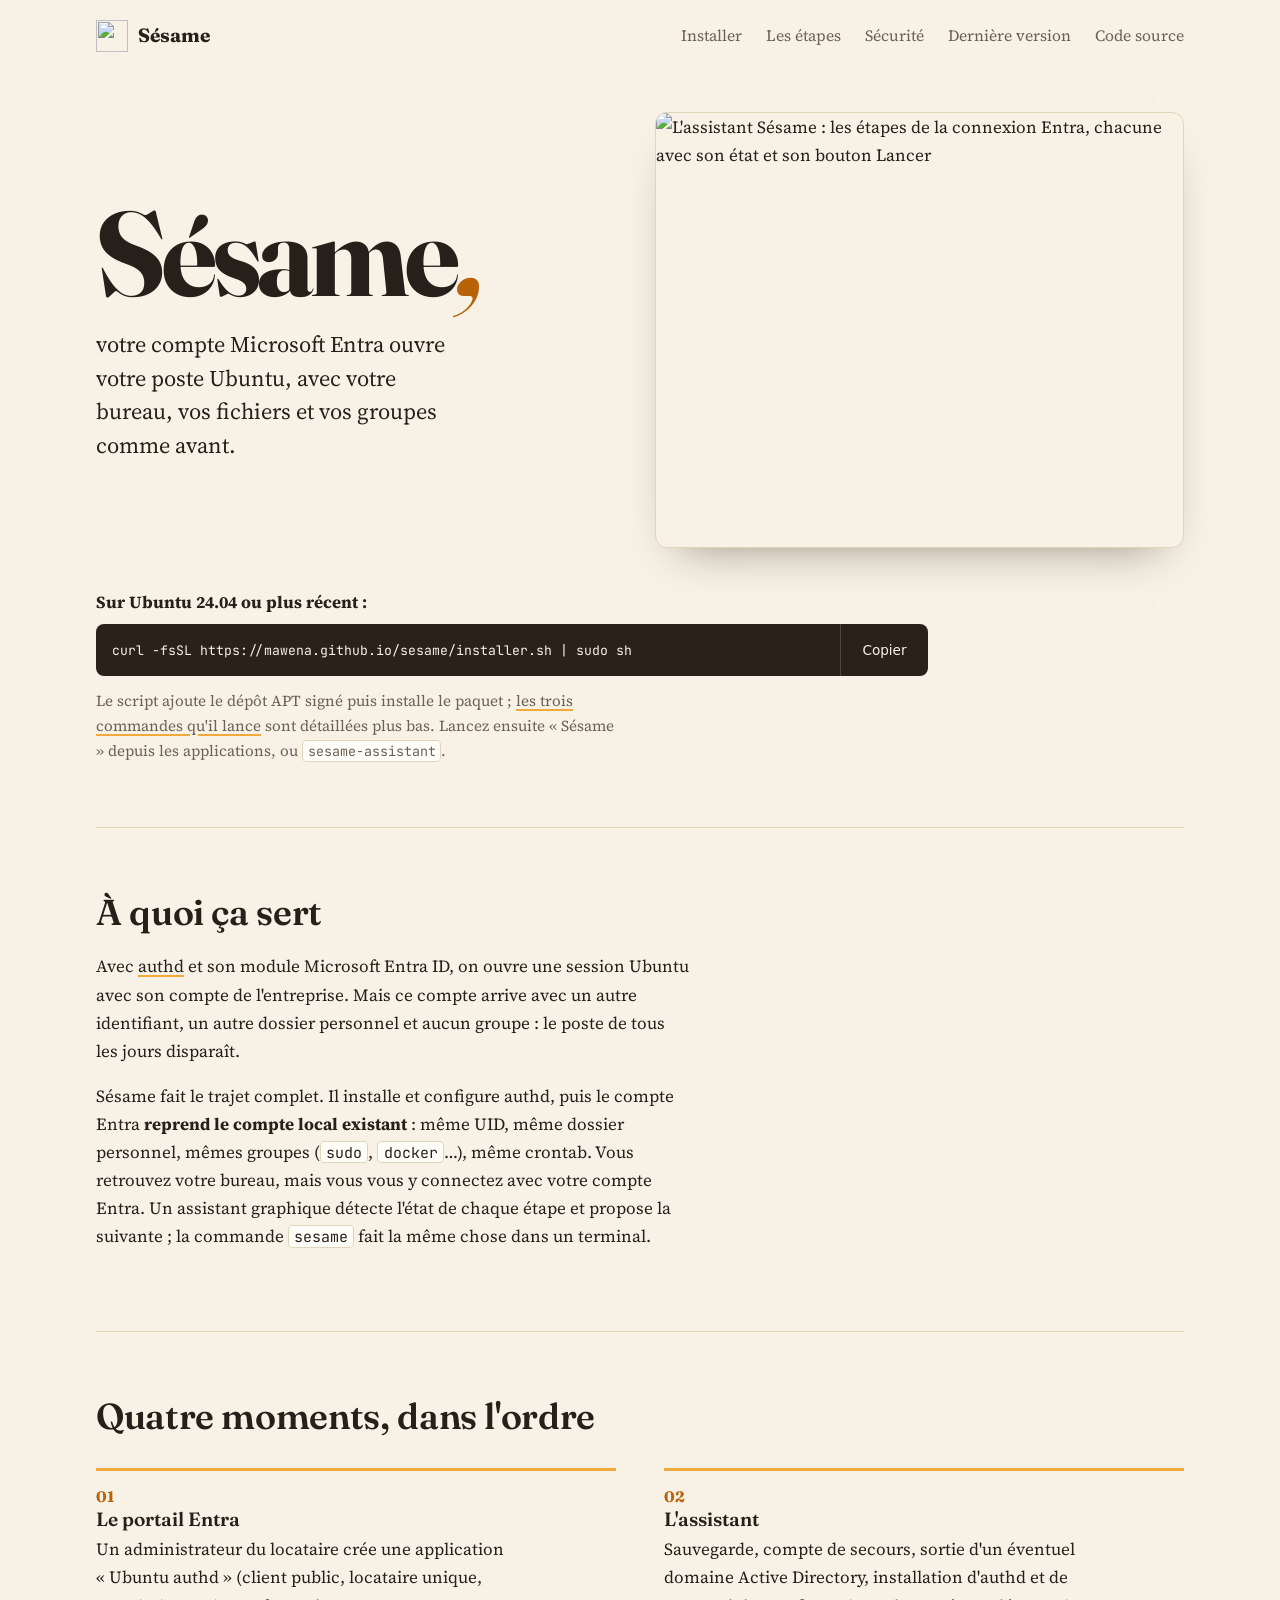
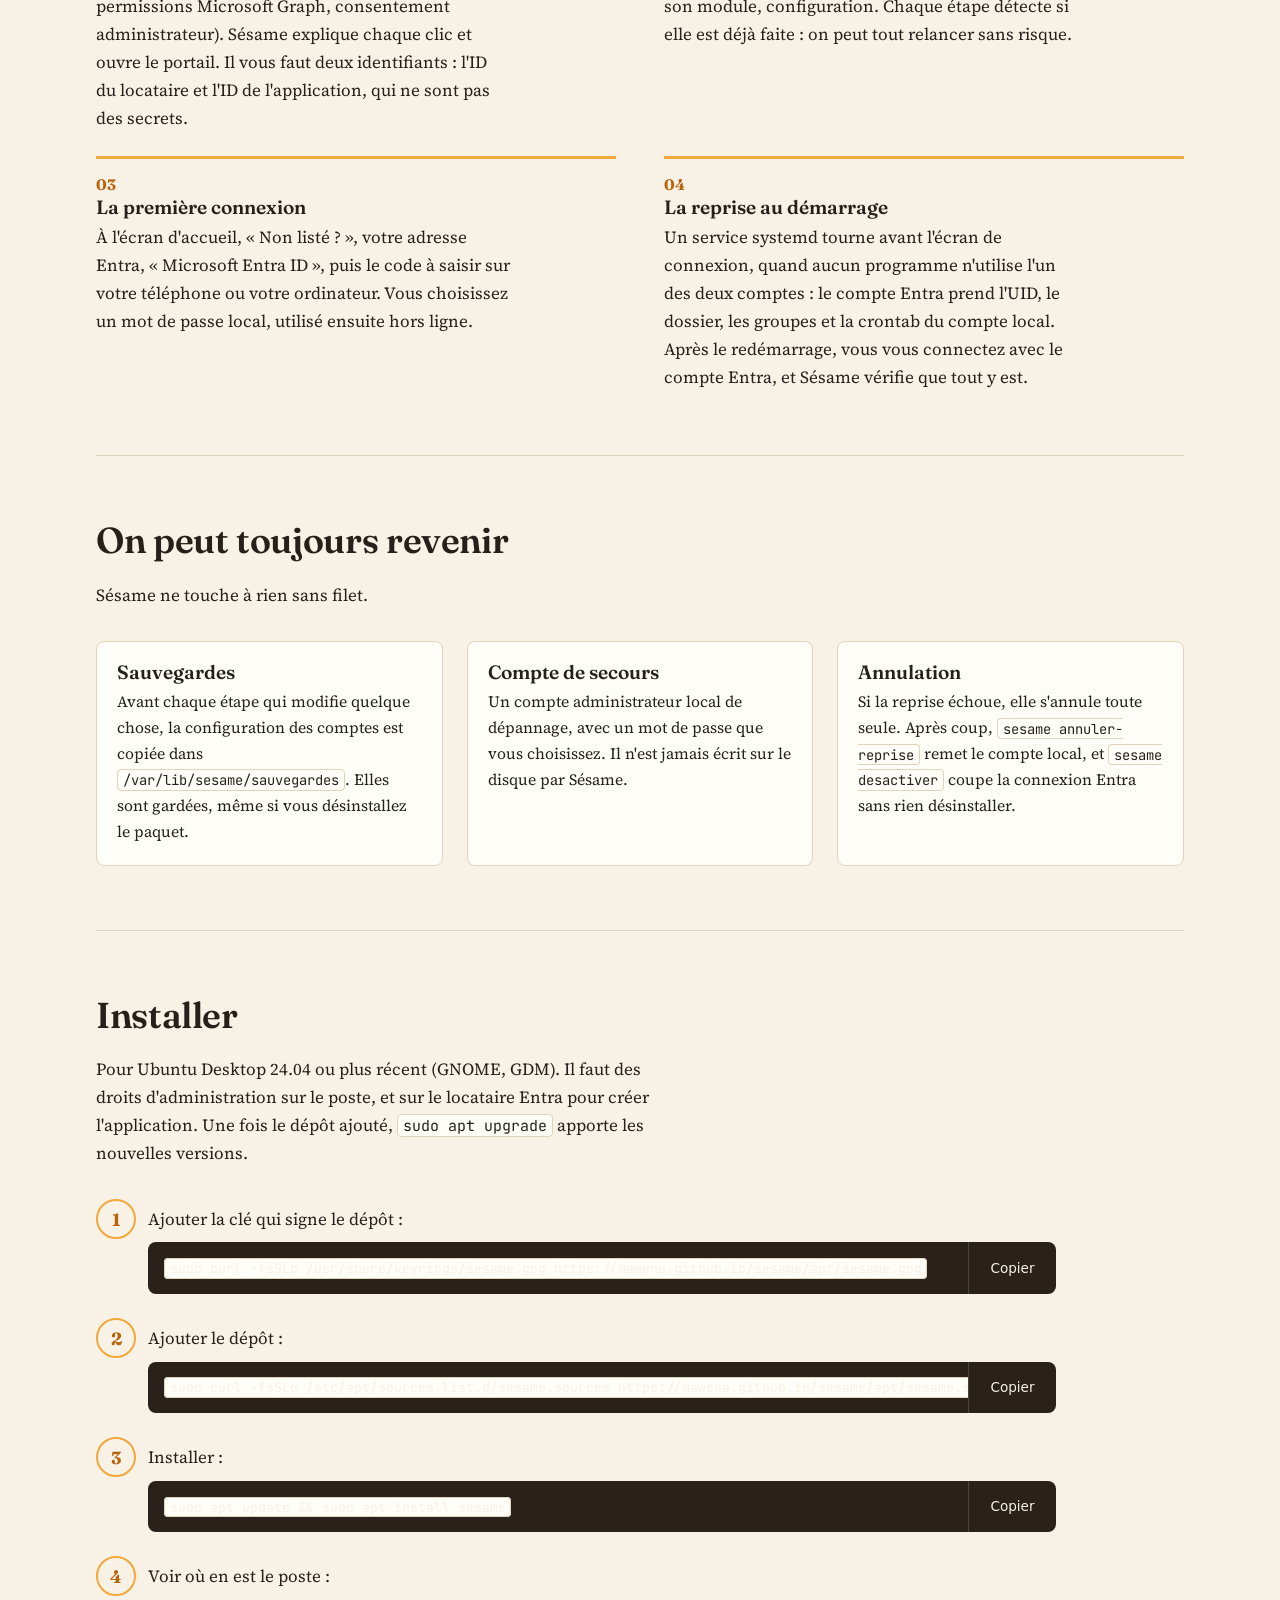
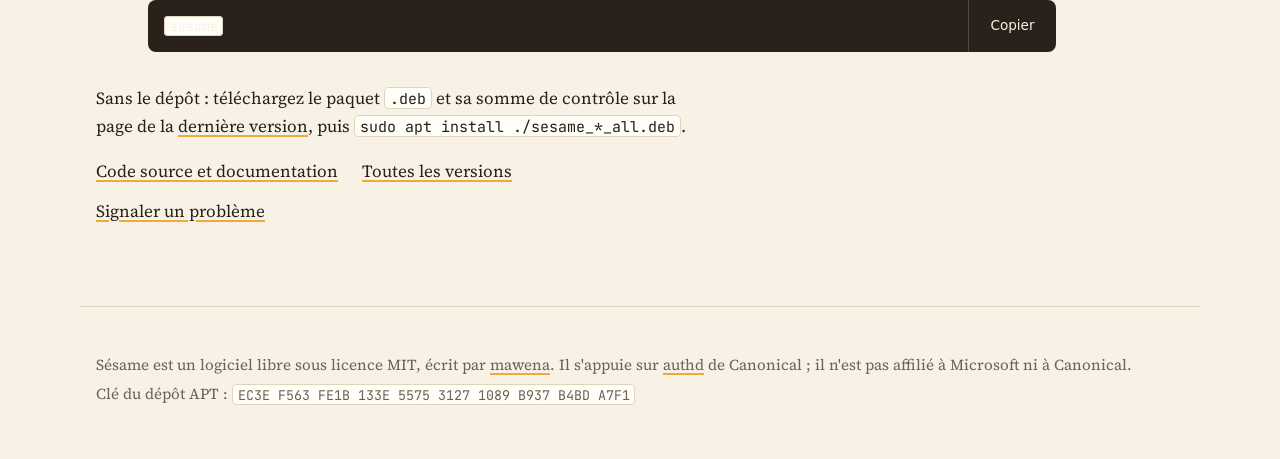
==== site/index.html @ 0130770f "build: paquet Debian, dépôt APT signé, site, README et CHANGELOG" ====
<!doctype html>
<html lang="fr">
<head>
<meta charset="utf-8">
<meta name="viewport" content="width=device-width, initial-scale=1">
<title>Sésame, votre compte Entra sur Ubuntu</title>
<meta name="description" content="Sésame connecte un poste Ubuntu 24.04+ à Microsoft Entra ID avec authd, puis fait reprendre au compte Entra votre compte local : même UID, même dossier, mêmes groupes. Installation par apt.">
<meta name="theme-color" content="#f7f1e6" media="(prefers-color-scheme: light)">
<meta name="theme-color" content="#17130e" media="(prefers-color-scheme: dark)">
<link rel="icon" href="icone.svg" type="image/svg+xml">
<link rel="preconnect" href="https://fonts.googleapis.com">
<link rel="preconnect" href="https://fonts.gstatic.com" crossorigin>
<link href="https://fonts.googleapis.com/css2?family=Fraunces:ital,wght@0,600;0,700;1,600&family=JetBrains+Mono:wght@400;600&family=Source+Serif+4:wght@400;700&display=swap" rel="stylesheet">
<link rel="stylesheet" href="style.css">
</head>
<body>

<header class="entete">
  <a class="marque" href="./"><img src="icone.svg" alt="" width="32" height="32"><span>Sésame</span></a>
  <nav aria-label="Liens du projet">
    <a href="#installer">Installer</a>
    <a href="#etapes">Les étapes</a>
    <a href="#securite">Sécurité</a>
    <a href="https://github.com/mawena/sesame/releases/latest">Dernière version</a>
    <a href="https://github.com/mawena/sesame">Code source</a>
  </nav>
</header>

<main>
  <section class="ouverture" aria-labelledby="titre">
    <div>
      <h1 id="titre">Sésame<em>,</em></h1>
      <p class="chapeau">votre compte Microsoft Entra ouvre votre poste Ubuntu, avec votre bureau, vos fichiers et vos groupes comme avant.</p>
    </div>
    <figure class="apercu">
      <img src="captures/apercu.png" alt="L'assistant Sésame : les étapes de la connexion Entra, chacune avec son état et son bouton Lancer" width="910" height="750">
    </figure>
    <div class="installation-courte">
      <p>Sur Ubuntu 24.04 ou plus récent :</p>
      <div class="commande">
        <pre><code id="cmd-courte">curl -fsSL https://mawena.github.io/sesame/installer.sh | sudo sh</code></pre>
        <button type="button" class="copier" data-cible="cmd-courte" hidden>Copier</button>
      </div>
      <p class="nuance">Le script ajoute le dépôt APT signé puis installe le paquet ; <a href="#installer">les trois commandes qu'il lance</a> sont détaillées plus bas. Lancez ensuite « Sésame » depuis les applications, ou <code>sesame-assistant</code>.</p>
    </div>
  </section>

  <section class="pourquoi" aria-labelledby="pourquoi-titre">
    <h2 id="pourquoi-titre">À quoi ça sert</h2>
    <p>Avec <a href="https://ubuntu.com/docs/authd/stable-docs/">authd</a> et son module Microsoft Entra ID, on ouvre une session Ubuntu avec son compte de l'entreprise. Mais ce compte arrive avec un autre identifiant, un autre dossier personnel et aucun groupe : le poste de tous les jours disparaît.</p>
    <p>Sésame fait le trajet complet. Il installe et configure authd, puis le compte Entra <strong>reprend le compte local existant</strong> : même UID, même dossier personnel, mêmes groupes (<code>sudo</code>, <code>docker</code>…), même crontab. Vous retrouvez votre bureau, mais vous vous y connectez avec votre compte Entra. Un assistant graphique détecte l'état de chaque étape et propose la suivante ; la commande <code>sesame</code> fait la même chose dans un terminal.</p>
  </section>

  <section class="etapes" id="etapes" aria-labelledby="etapes-titre">
    <h2 id="etapes-titre">Quatre moments, dans l'ordre</h2>
    <ol class="liste-etapes">
      <li>
        <h3>Le portail Entra</h3>
        <p>Un administrateur du locataire crée une application « Ubuntu authd » (client public, locataire unique, permissions Microsoft Graph, consentement administrateur). Sésame explique chaque clic et ouvre le portail. Il vous faut deux identifiants : l'ID du locataire et l'ID de l'application, qui ne sont pas des secrets.</p>
      </li>
      <li>
        <h3>L'assistant</h3>
        <p>Sauvegarde, compte de secours, sortie d'un éventuel domaine Active Directory, installation d'authd et de son module, configuration. Chaque étape détecte si elle est déjà faite : on peut tout relancer sans risque.</p>
      </li>
      <li>
        <h3>La première connexion</h3>
        <p>À l'écran d'accueil, « Non listé ? », votre adresse Entra, « Microsoft Entra ID », puis le code à saisir sur votre téléphone ou votre ordinateur. Vous choisissez un mot de passe local, utilisé ensuite hors ligne.</p>
      </li>
      <li>
        <h3>La reprise au démarrage</h3>
        <p>Un service systemd tourne avant l'écran de connexion, quand aucun programme n'utilise l'un des deux comptes : le compte Entra prend l'UID, le dossier, les groupes et la crontab du compte local. Après le redémarrage, vous vous connectez avec le compte Entra, et Sésame vérifie que tout y est.</p>
      </li>
    </ol>
  </section>

  <section class="securite" id="securite" aria-labelledby="securite-titre">
    <h2 id="securite-titre">On peut toujours revenir</h2>
    <p>Sésame ne touche à rien sans filet.</p>
    <div class="garde">
      <div>
        <h3>Sauvegardes</h3>
        <p>Avant chaque étape qui modifie quelque chose, la configuration des comptes est copiée dans <code>/var/lib/sesame/sauvegardes</code>. Elles sont gardées, même si vous désinstallez le paquet.</p>
      </div>
      <div>
        <h3>Compte de secours</h3>
        <p>Un compte administrateur local de dépannage, avec un mot de passe que vous choisissez. Il n'est jamais écrit sur le disque par Sésame.</p>
      </div>
      <div>
        <h3>Annulation</h3>
        <p>Si la reprise échoue, elle s'annule toute seule. Après coup, <code>sesame annuler-reprise</code> remet le compte local, et <code>sesame desactiver</code> coupe la connexion Entra sans rien désinstaller.</p>
      </div>
    </div>
  </section>

  <section class="installer" id="installer" aria-labelledby="installer-titre">
    <h2 id="installer-titre">Installer</h2>
    <p>Pour Ubuntu Desktop 24.04 ou plus récent (GNOME, GDM). Il faut des droits d'administration sur le poste, et sur le locataire Entra pour créer l'application. Une fois le dépôt ajouté, <code>sudo apt upgrade</code> apporte les nouvelles versions.</p>
    <ol class="pas">
      <li>
        <p>Ajouter la clé qui signe le dépôt :</p>
        <div class="commande"><pre><code id="cmd-cle">sudo curl -fsSLo /usr/share/keyrings/sesame.gpg https://mawena.github.io/sesame/apt/sesame.gpg</code></pre><button type="button" class="copier" data-cible="cmd-cle" hidden>Copier</button></div>
      </li>
      <li>
        <p>Ajouter le dépôt :</p>
        <div class="commande"><pre><code id="cmd-source">sudo curl -fsSLo /etc/apt/sources.list.d/sesame.sources https://mawena.github.io/sesame/apt/sesame.sources</code></pre><button type="button" class="copier" data-cible="cmd-source" hidden>Copier</button></div>
      </li>
      <li>
        <p>Installer :</p>
        <div class="commande"><pre><code id="cmd-installer">sudo apt update && sudo apt install sesame</code></pre><button type="button" class="copier" data-cible="cmd-installer" hidden>Copier</button></div>
      </li>
      <li>
        <p>Voir où en est le poste :</p>
        <div class="commande"><pre><code id="cmd-etat">sesame</code></pre><button type="button" class="copier" data-cible="cmd-etat" hidden>Copier</button></div>
      </li>
    </ol>
    <p>Sans le dépôt : téléchargez le paquet <code>.deb</code> et sa somme de contrôle sur la page de la <a href="https://github.com/mawena/sesame/releases/latest">dernière version</a>, puis <code>sudo apt install ./sesame_*_all.deb</code>.</p>
    <p class="liens">
      <a href="https://github.com/mawena/sesame">Code source et documentation</a>
      <a href="https://github.com/mawena/sesame/releases">Toutes les versions</a>
      <a href="https://github.com/mawena/sesame/issues">Signaler un problème</a>
    </p>
  </section>
</main>

<footer class="pied">
  <p>Sésame est un logiciel libre sous licence MIT, écrit par <a href="https://github.com/mawena">mawena</a>. Il s'appuie sur <a href="https://ubuntu.com/identity/authd">authd</a> de Canonical ; il n'est pas affilié à Microsoft ni à Canonical.</p>
  <p>Clé du dépôt APT : <code>EC3E F563 FE1B 133E 5575 3127 1089 B937 B4BD A7F1</code></p>
</footer>

<script src="sesame.js" defer></script>
</body>
</html>
---- site/style.css ----
/* Sésame : page d'accueil. Identité : l'ambre d'une clé et d'une porte qui s'ouvre, sur fond sable (clair) ou nuit (sombre). */
:root {
  --fond: #f7f1e6;          /* sable */
  --surface: #fffdf8;
  --encre: #26201a;
  --discret: #6b6154;
  --trait: #e0d4bd;
  --ambre: #b8620a;         /* accent : texte et traits, contraste suffisant sur le fond */
  --or: #f2a93b;            /* la clé, les repères */
  --ok: #2f7d4f;
  --alerte: #b3321f;
  --code-fond: #2a221a;
  --code-encre: #f7f1e6;
  --rayon: 8px;
  --large: 70rem;
  --texte: 66ch;
  color-scheme: light dark;
}
@media (prefers-color-scheme: dark) {
  :root:not([data-theme="light"]) {
    --fond: #17130e;
    --surface: #211b14;
    --encre: #f1e8d8;
    --discret: #b3a68f;
    --trait: #3a3125;
    --ambre: #f2a93b;
    --or: #f2a93b;
    --ok: #6cc08b;
    --alerte: #ff8a75;
    --code-fond: #0f0c08;
    --code-encre: #f1e8d8;
  }
}
:root[data-theme="dark"] {
  --fond: #17130e; --surface: #211b14; --encre: #f1e8d8; --discret: #b3a68f; --trait: #3a3125;
  --ambre: #f2a93b; --or: #f2a93b; --ok: #6cc08b; --alerte: #ff8a75; --code-fond: #0f0c08; --code-encre: #f1e8d8;
}

*, *::before, *::after { box-sizing: border-box; }
html { -webkit-text-size-adjust: 100%; scroll-behavior: smooth; }
@media (prefers-reduced-motion: reduce) { html { scroll-behavior: auto; } }

body {
  margin: 0; background: var(--fond); color: var(--encre);
  font-family: "Source Serif 4", Georgia, "Noto Serif", serif;
  font-size: 1.0625rem; line-height: 1.65;
}
a { color: inherit; text-decoration-color: var(--or); text-decoration-thickness: 2px; text-underline-offset: 3px; }
a:hover { color: var(--ambre); }
:focus-visible { outline: 3px solid var(--or); outline-offset: 3px; border-radius: 2px; }

code, pre { font-family: "JetBrains Mono", "DejaVu Sans Mono", ui-monospace, monospace; font-size: 0.88em; }
p code, li code { background: var(--surface); border: 1px solid var(--trait); border-radius: 4px; padding: 0.05em 0.35em; overflow-wrap: anywhere; }

h1, h2, h3 { font-family: "Fraunces", Georgia, serif; line-height: 1.12; margin: 0; font-weight: 600; }
h2 { font-size: clamp(1.6rem, 3.4vw, 2.25rem); letter-spacing: -0.01em; max-width: 24ch; }
h3 { font-size: 1.2rem; }
.lecteur { position: absolute; width: 1px; height: 1px; overflow: hidden; clip: rect(0 0 0 0); white-space: nowrap; }

/* En-tête */
.entete { max-width: var(--large); margin: 0 auto; padding: 1.25rem 1rem; display: flex; flex-wrap: wrap; gap: 0.75rem 2rem; align-items: center; justify-content: space-between; }
.marque { display: inline-flex; align-items: center; gap: 0.6rem; text-decoration: none; font-family: Fraunces, Georgia, serif; font-weight: 700; font-size: 1.2rem; }
.entete nav { display: flex; flex-wrap: wrap; gap: 0.25rem 1.5rem; font-size: 0.98rem; }
.entete nav a { text-decoration: none; color: var(--discret); }
.entete nav a:hover { color: var(--encre); text-decoration: underline; }

main { max-width: var(--large); margin: 0 auto; padding: 0 1rem; }
section + section { border-top: 1px solid var(--trait); }

/* Ouverture */
.ouverture { padding: 2.5rem 0 4rem; display: grid; grid-template-columns: minmax(0, 1fr) minmax(0, 1.05fr); gap: 2.5rem 3.5rem; align-items: center; }
h1 { font-size: clamp(3.4rem, 11vw, 7.5rem); letter-spacing: -0.035em; line-height: 0.92; font-weight: 700; }
h1 em { font-style: italic; color: var(--ambre); }
.chapeau { font-size: clamp(1.15rem, 2.2vw, 1.4rem); line-height: 1.5; max-width: 34ch; margin: 1.25rem 0 0; }
.apercu { margin: 0; }
.apercu img { display: block; width: 100%; height: auto; border-radius: 12px; border: 1px solid var(--trait); box-shadow: 0 22px 44px -26px rgba(40, 25, 5, .5); }
.installation-courte { grid-column: 1 / -1; max-width: 52rem; }
.installation-courte > p:first-child { margin: 0 0 0.5rem; font-weight: 700; }
.nuance { color: var(--discret); max-width: var(--texte); margin: 0.75rem 0 0; font-size: 0.95rem; }

/* Commandes */
.commande { display: flex; align-items: stretch; background: var(--code-fond); color: var(--code-encre); border-radius: var(--rayon); overflow: hidden; }
.commande pre { margin: 0; padding: 0.85rem 1rem; overflow-x: auto; flex: 1; min-width: 0; }
.commande pre code { white-space: pre; }
.copier { flex: none; font: inherit; font-family: system-ui, sans-serif; font-size: 0.85rem; cursor: pointer; background: transparent; color: var(--code-encre); border: 0; border-left: 1px solid rgba(255, 255, 255, .16); padding: 0 1rem; min-width: 5.5rem; }
.copier:hover { background: rgba(255, 255, 255, .08); }
.copier.copie { color: var(--or); }

/* Sections */
.pourquoi, .etapes, .securite, .installer { padding: 4rem 0; }
.pourquoi > p, .installer > p { max-width: var(--texte); }
.pourquoi h2, .etapes h2, .securite h2, .installer h2 { margin-bottom: 1.25rem; }

.liste-etapes { list-style: none; margin: 2rem 0 0; padding: 0; counter-reset: e; display: grid; grid-template-columns: repeat(2, minmax(0, 1fr)); gap: 1.5rem 3rem; }
.liste-etapes li { counter-increment: e; border-top: 3px solid var(--or); padding-top: 0.8rem; }
.liste-etapes li::before { content: counter(e, decimal-leading-zero); display: block; font-family: Fraunces, Georgia, serif; font-weight: 700; color: var(--ambre); font-size: 0.95rem; }
.liste-etapes h3 { margin-bottom: 0.3rem; }
.liste-etapes p { margin: 0; max-width: 46ch; }

.garde { display: grid; grid-template-columns: repeat(3, minmax(0, 1fr)); gap: 1.5rem; margin-top: 2rem; }
.garde > div { background: var(--surface); border: 1px solid var(--trait); border-radius: var(--rayon); padding: 1.25rem; }
.garde h3 { margin-bottom: 0.4rem; }
.garde p { margin: 0; font-size: 0.98rem; }

.pas { margin: 2rem 0; padding: 0; list-style: none; counter-reset: pas; max-width: 60rem; }
.pas li { counter-increment: pas; display: grid; grid-template-columns: 2.5rem minmax(0, 1fr); column-gap: 0.75rem; margin-bottom: 1.5rem; }
.pas li::before { content: counter(pas); grid-row: span 2; font-family: Fraunces, Georgia, serif; font-weight: 700; font-size: 1.1rem; width: 2.5rem; height: 2.5rem; border-radius: 50%; display: grid; place-items: center; border: 2px solid var(--or); color: var(--ambre); }
.pas p { margin: 0.35rem 0 0.6rem; }

.liens { display: flex; flex-wrap: wrap; gap: 0.75rem 1.5rem; margin-top: 1rem; }

/* Pied */
.pied { max-width: var(--large); margin: 0 auto; padding: 2.5rem 1rem 3rem; border-top: 1px solid var(--trait); color: var(--discret); font-size: 0.95rem; }
.pied p { margin: 0.3rem 0; }
.pied code { overflow-wrap: anywhere; }

@media (max-width: 800px) {
  .ouverture { grid-template-columns: 1fr; }
  .liste-etapes, .garde { grid-template-columns: 1fr; }
  .copier { min-width: 4.5rem; padding: 0 0.75rem; }
}
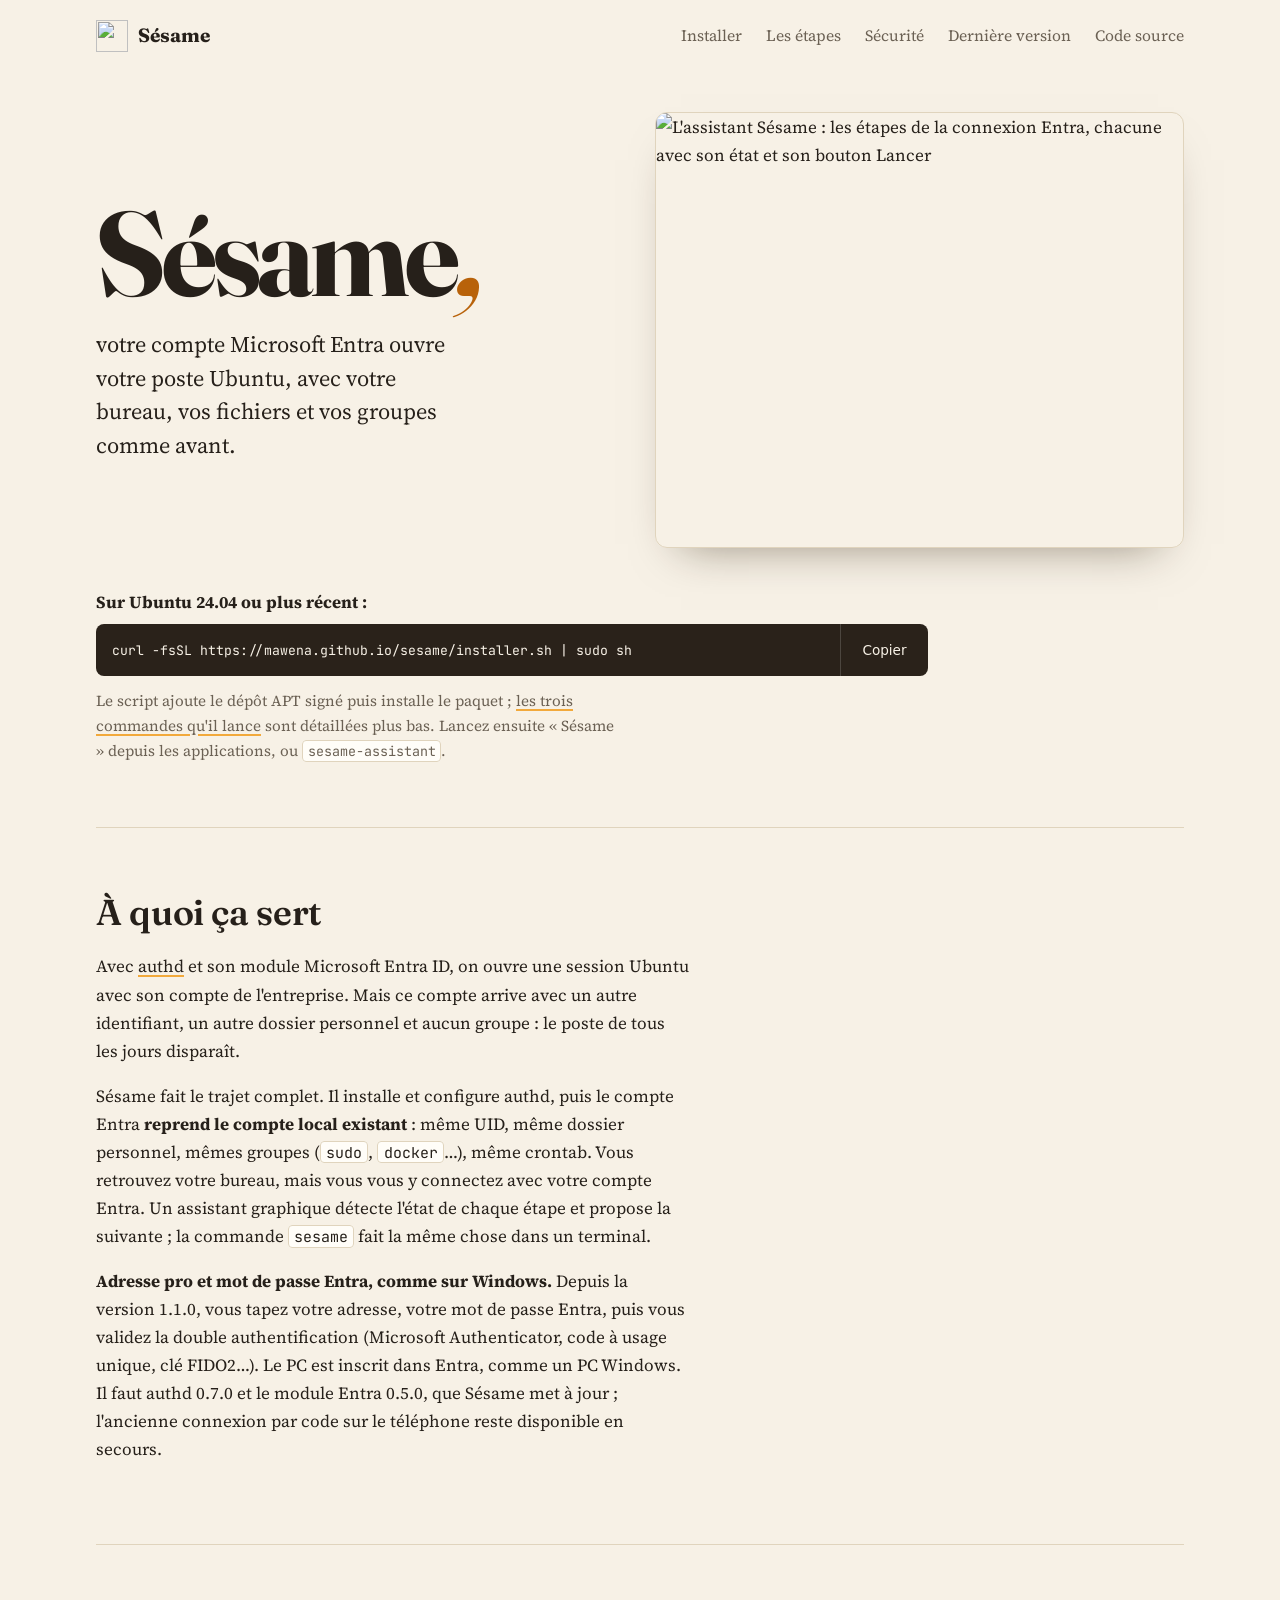
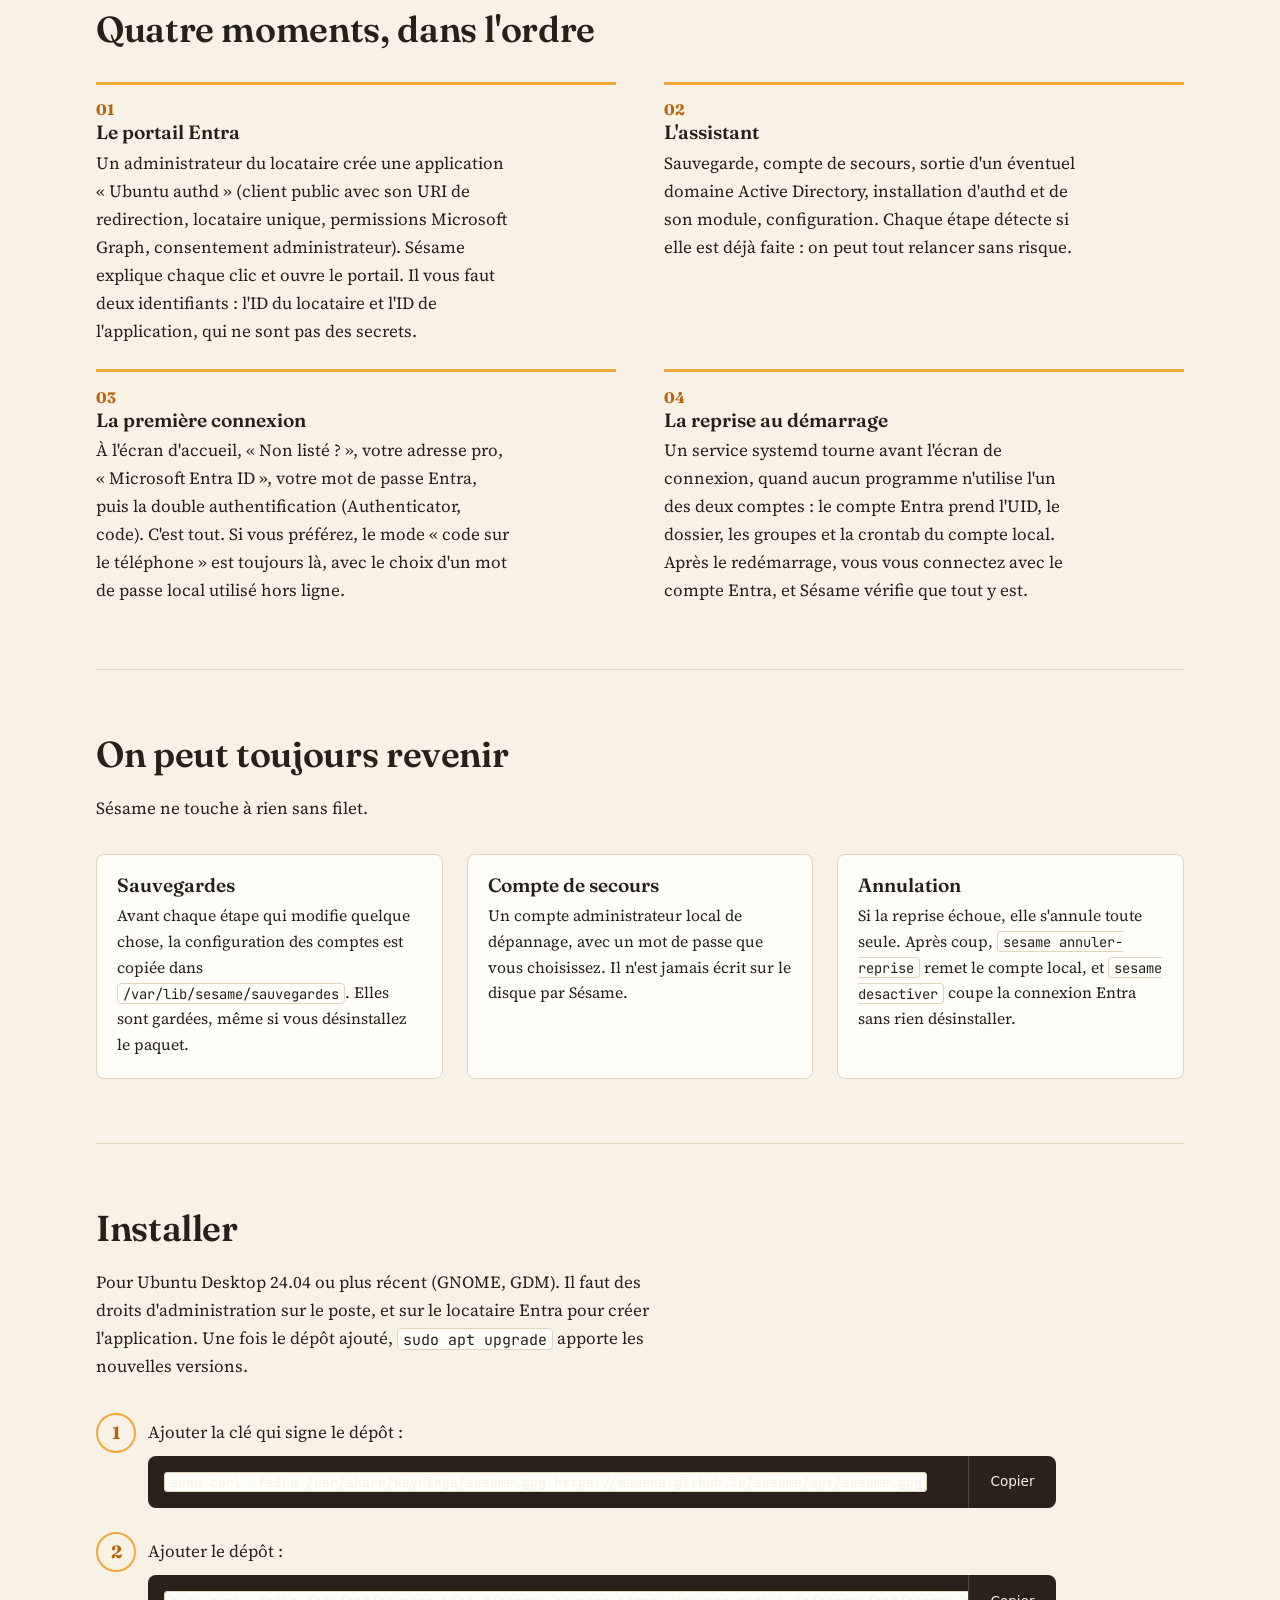
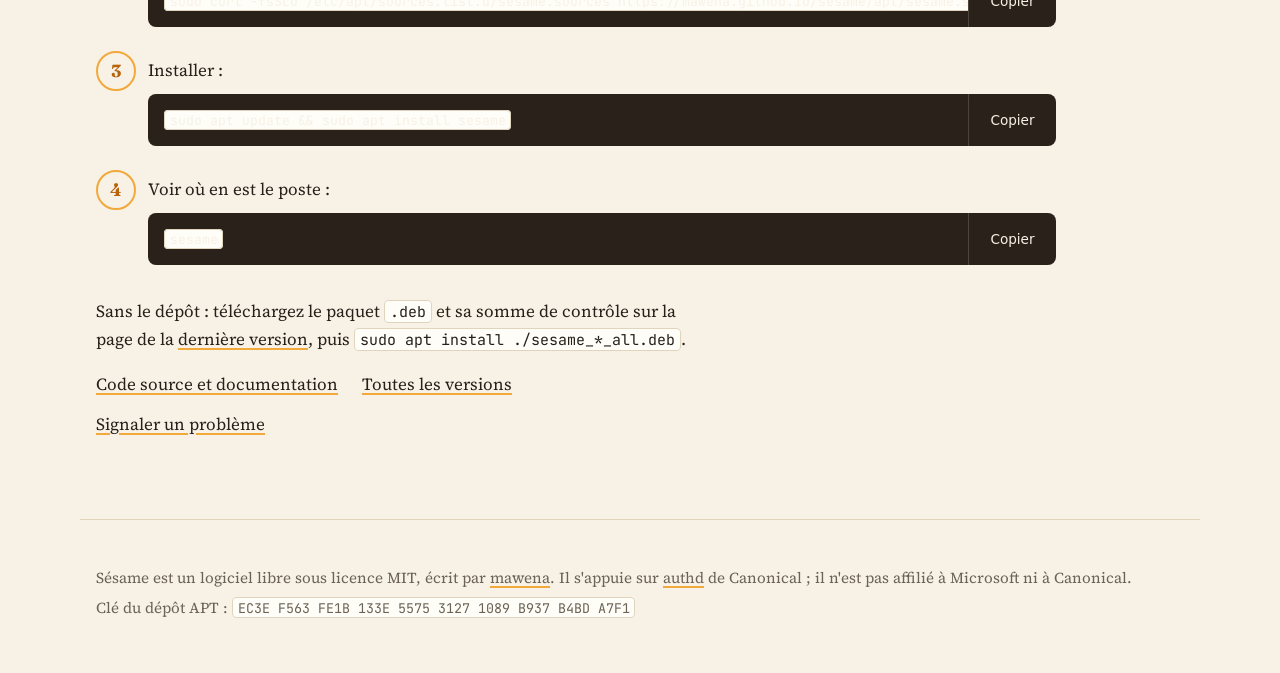
==== commit d569effd: "Connexion comme sur Windows : mot de passe Entra et double authentification Flux « Entra authenticat" ====
--- a/site/index.html
+++ b/site/index.html
@@ -4,7 +4,7 @@
 <meta charset="utf-8">
 <meta name="viewport" content="width=device-width, initial-scale=1">
 <title>Sésame, votre compte Entra sur Ubuntu</title>
-<meta name="description" content="Sésame connecte un poste Ubuntu 24.04+ à Microsoft Entra ID avec authd, puis fait reprendre au compte Entra votre compte local : même UID, même dossier, mêmes groupes. Installation par apt.">
+<meta name="description" content="Sésame connecte un poste Ubuntu 24.04+ à Microsoft Entra ID avec authd (adresse pro et mot de passe, comme sur Windows), puis fait reprendre au compte Entra votre compte local : même UID, même dossier, mêmes groupes. Installation par apt.">
 <meta name="theme-color" content="#f7f1e6" media="(prefers-color-scheme: light)">
 <meta name="theme-color" content="#17130e" media="(prefers-color-scheme: dark)">
 <link rel="icon" href="icone.svg" type="image/svg+xml">
@@ -49,6 +49,7 @@
     <h2 id="pourquoi-titre">À quoi ça sert</h2>
     <p>Avec <a href="https://ubuntu.com/docs/authd/stable-docs/">authd</a> et son module Microsoft Entra ID, on ouvre une session Ubuntu avec son compte de l'entreprise. Mais ce compte arrive avec un autre identifiant, un autre dossier personnel et aucun groupe : le poste de tous les jours disparaît.</p>
     <p>Sésame fait le trajet complet. Il installe et configure authd, puis le compte Entra <strong>reprend le compte local existant</strong> : même UID, même dossier personnel, mêmes groupes (<code>sudo</code>, <code>docker</code>…), même crontab. Vous retrouvez votre bureau, mais vous vous y connectez avec votre compte Entra. Un assistant graphique détecte l'état de chaque étape et propose la suivante ; la commande <code>sesame</code> fait la même chose dans un terminal.</p>
+    <p><strong>Adresse pro et mot de passe Entra, comme sur Windows.</strong> Depuis la version 1.1.0, vous tapez votre adresse, votre mot de passe Entra, puis vous validez la double authentification (Microsoft Authenticator, code à usage unique, clé FIDO2…). Le PC est inscrit dans Entra, comme un PC Windows. Il faut authd 0.7.0 et le module Entra 0.5.0, que Sésame met à jour ; l'ancienne connexion par code sur le téléphone reste disponible en secours.</p>
   </section>
 
   <section class="etapes" id="etapes" aria-labelledby="etapes-titre">
@@ -56,7 +57,7 @@
     <ol class="liste-etapes">
       <li>
         <h3>Le portail Entra</h3>
-        <p>Un administrateur du locataire crée une application « Ubuntu authd » (client public, locataire unique, permissions Microsoft Graph, consentement administrateur). Sésame explique chaque clic et ouvre le portail. Il vous faut deux identifiants : l'ID du locataire et l'ID de l'application, qui ne sont pas des secrets.</p>
+        <p>Un administrateur du locataire crée une application « Ubuntu authd » (client public avec son URI de redirection, locataire unique, permissions Microsoft Graph, consentement administrateur). Sésame explique chaque clic et ouvre le portail. Il vous faut deux identifiants : l'ID du locataire et l'ID de l'application, qui ne sont pas des secrets.</p>
       </li>
       <li>
         <h3>L'assistant</h3>
@@ -64,7 +65,7 @@
       </li>
       <li>
         <h3>La première connexion</h3>
-        <p>À l'écran d'accueil, « Non listé ? », votre adresse Entra, « Microsoft Entra ID », puis le code à saisir sur votre téléphone ou votre ordinateur. Vous choisissez un mot de passe local, utilisé ensuite hors ligne.</p>
+        <p>À l'écran d'accueil, « Non listé ? », votre adresse pro, « Microsoft Entra ID », votre mot de passe Entra, puis la double authentification (Authenticator, code). C'est tout. Si vous préférez, le mode « code sur le téléphone » est toujours là, avec le choix d'un mot de passe local utilisé hors ligne.</p>
       </li>
       <li>
         <h3>La reprise au démarrage</h3>
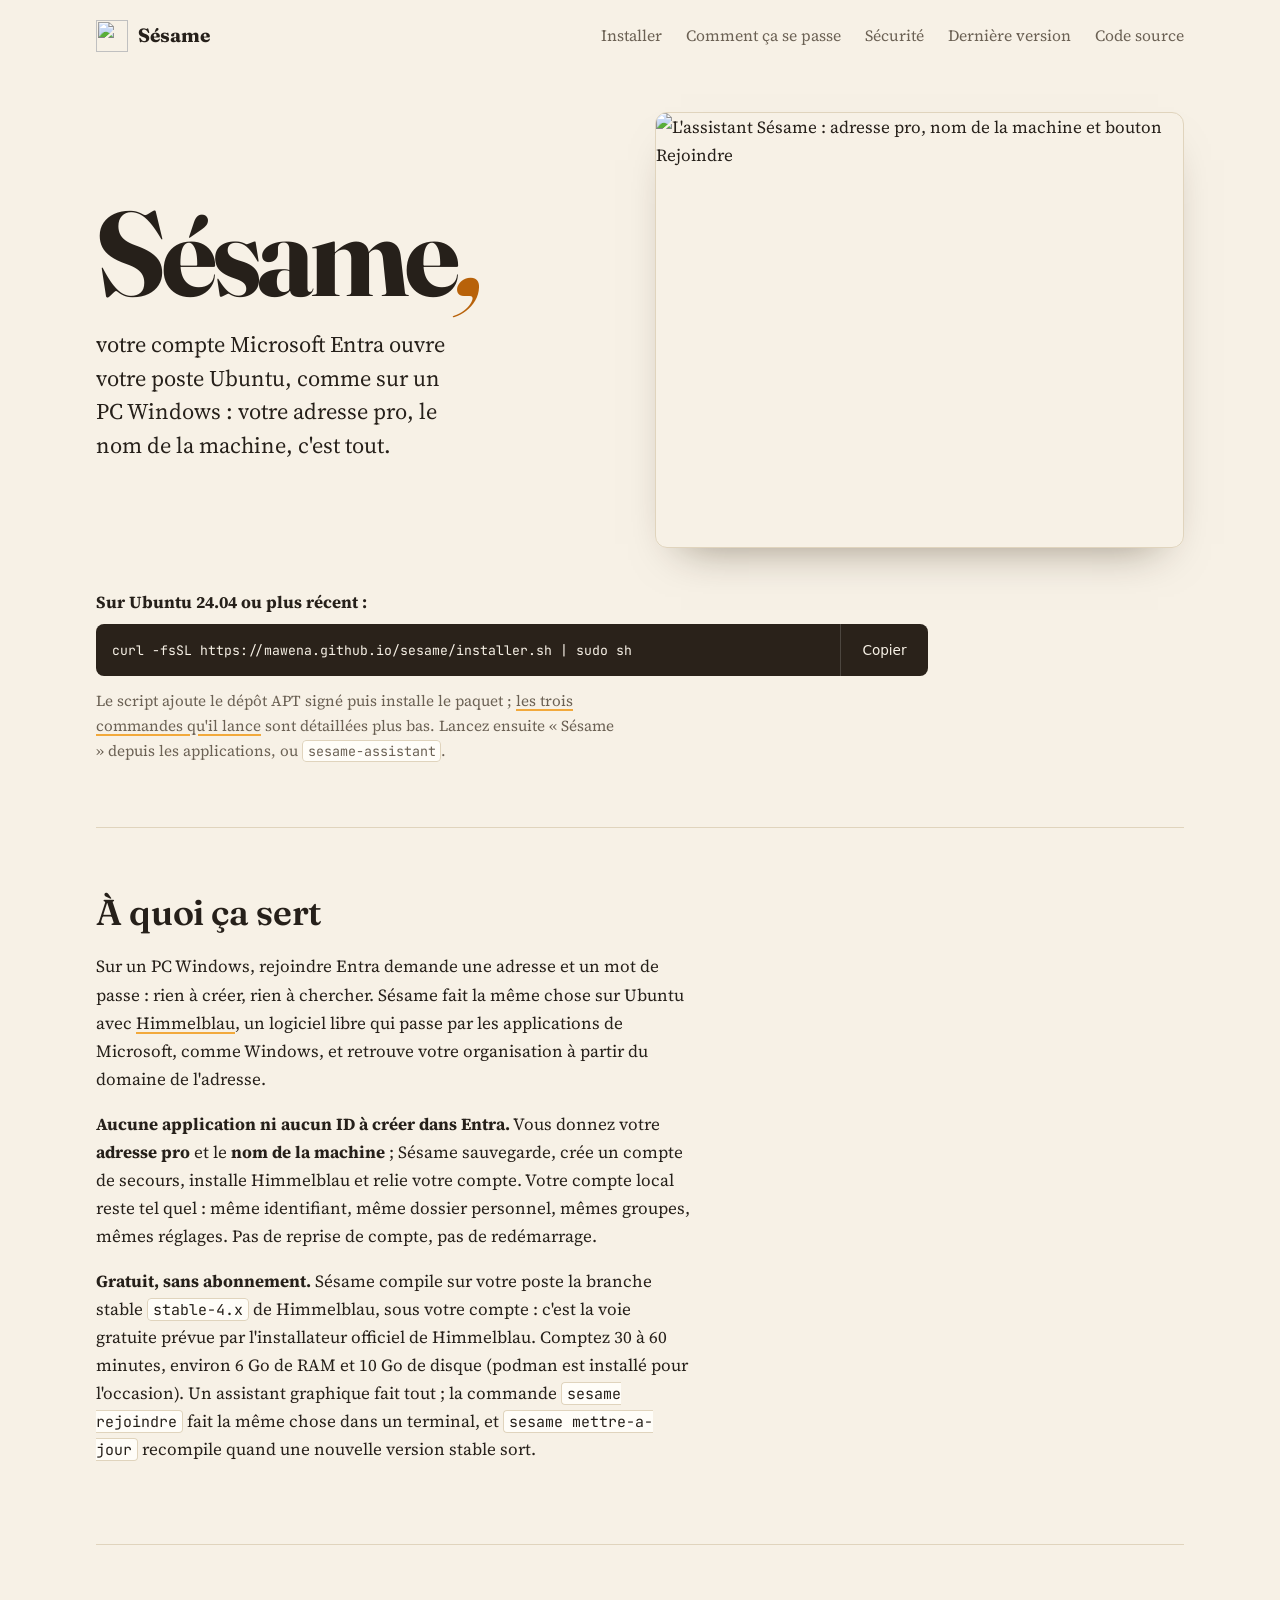
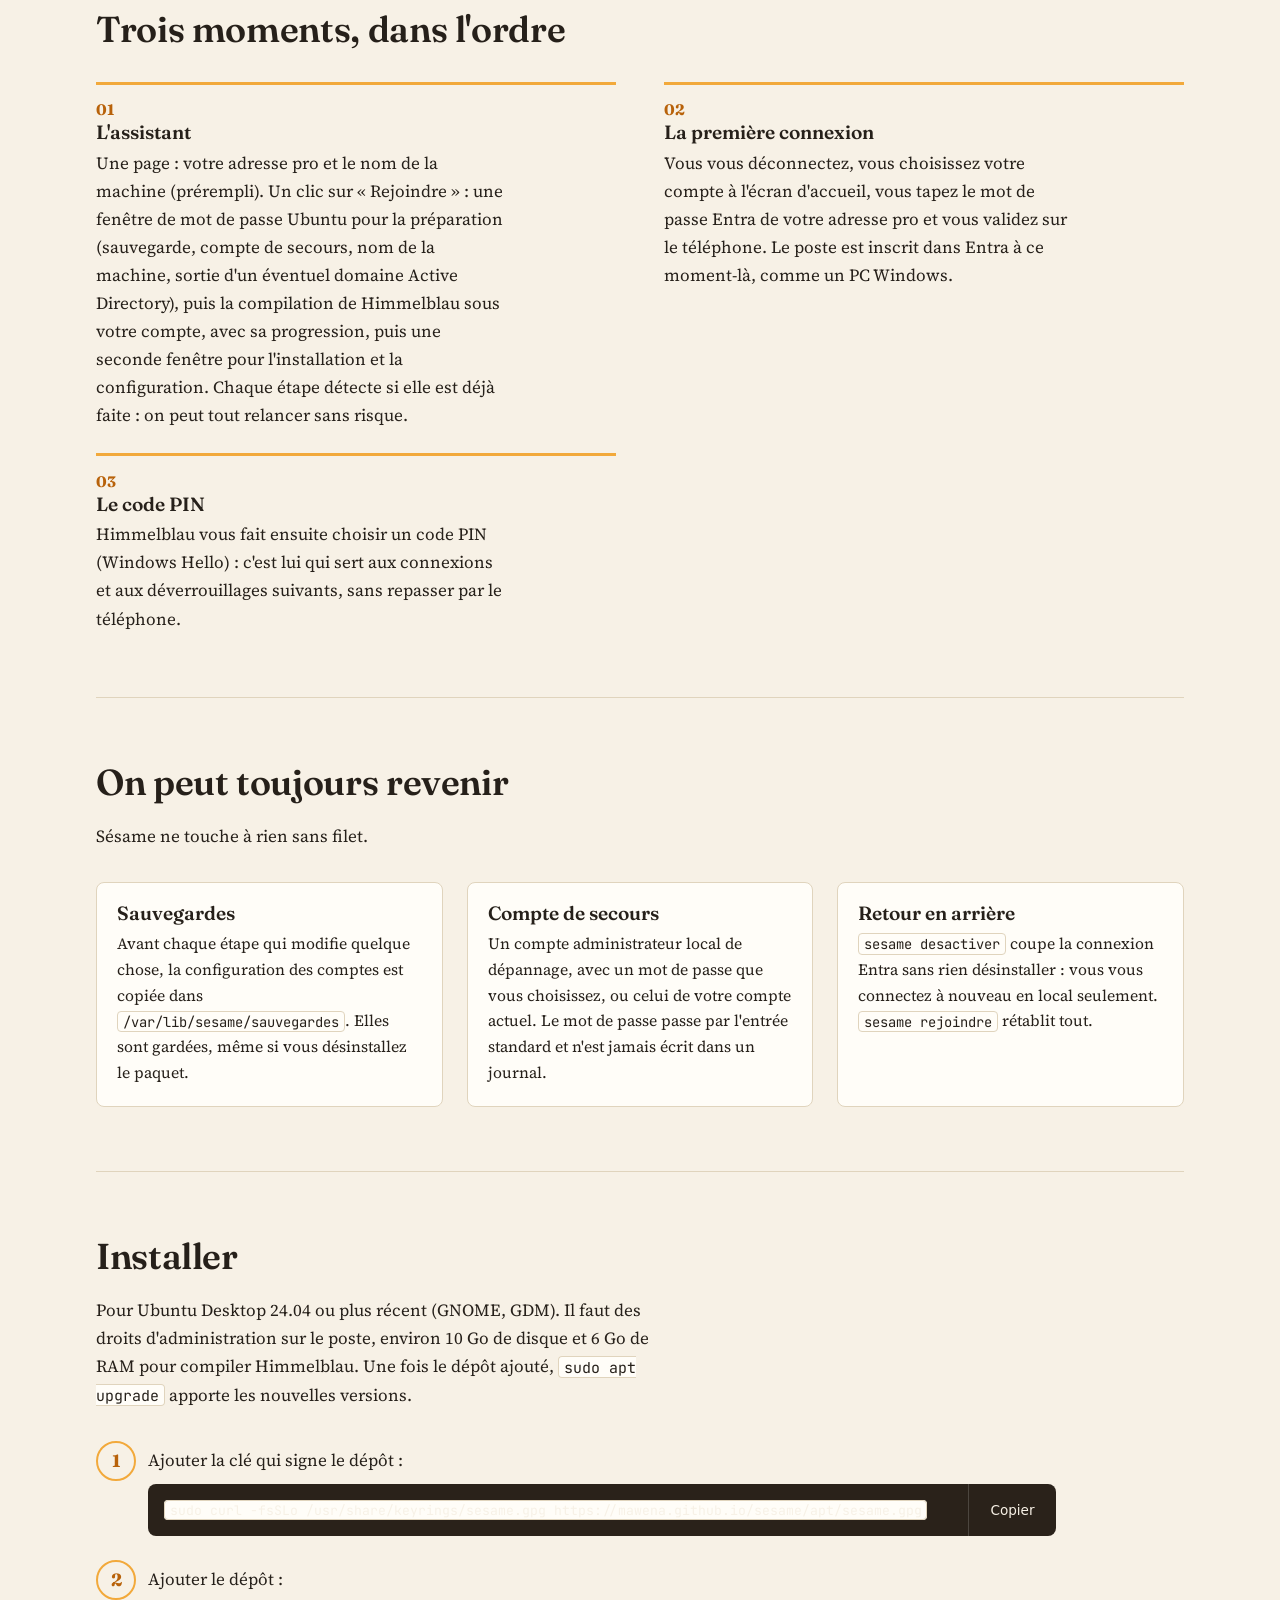
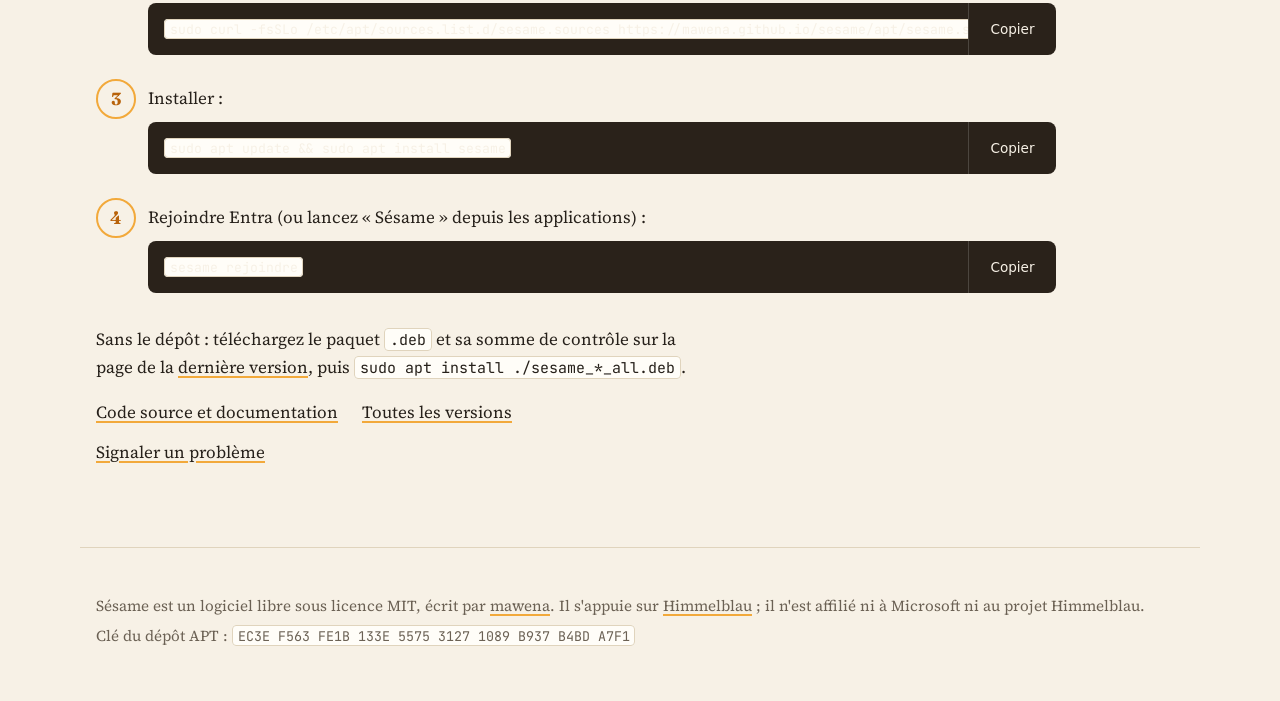
==== commit 42442828: "Sésame 2.0 : rejoindre Entra comme un PC Windows, avec Himmelblau compilé sur le poste authd (qui ex" ====
--- a/site/index.html
+++ b/site/index.html
@@ -4,7 +4,7 @@
 <meta charset="utf-8">
 <meta name="viewport" content="width=device-width, initial-scale=1">
 <title>Sésame, votre compte Entra sur Ubuntu</title>
-<meta name="description" content="Sésame connecte un poste Ubuntu 24.04+ à Microsoft Entra ID avec authd (adresse pro et mot de passe, comme sur Windows), puis fait reprendre au compte Entra votre compte local : même UID, même dossier, mêmes groupes. Installation par apt.">
+<meta name="description" content="Sésame relie un poste Ubuntu 24.04+ à Microsoft Entra ID avec Himmelblau, comme un PC Windows : votre adresse pro et le nom de la machine, c'est tout. Votre compte local reste le même. Installation par apt.">
 <meta name="theme-color" content="#f7f1e6" media="(prefers-color-scheme: light)">
 <meta name="theme-color" content="#17130e" media="(prefers-color-scheme: dark)">
 <link rel="icon" href="icone.svg" type="image/svg+xml">
@@ -19,7 +19,7 @@
   <a class="marque" href="./"><img src="icone.svg" alt="" width="32" height="32"><span>Sésame</span></a>
   <nav aria-label="Liens du projet">
     <a href="#installer">Installer</a>
-    <a href="#etapes">Les étapes</a>
+    <a href="#etapes">Comment ça se passe</a>
     <a href="#securite">Sécurité</a>
     <a href="https://github.com/mawena/sesame/releases/latest">Dernière version</a>
     <a href="https://github.com/mawena/sesame">Code source</a>
@@ -30,10 +30,10 @@
   <section class="ouverture" aria-labelledby="titre">
     <div>
       <h1 id="titre">Sésame<em>,</em></h1>
-      <p class="chapeau">votre compte Microsoft Entra ouvre votre poste Ubuntu, avec votre bureau, vos fichiers et vos groupes comme avant.</p>
+      <p class="chapeau">votre compte Microsoft Entra ouvre votre poste Ubuntu, comme sur un PC Windows : votre adresse pro, le nom de la machine, c'est tout.</p>
     </div>
     <figure class="apercu">
-      <img src="captures/apercu.png" alt="L'assistant Sésame : les étapes de la connexion Entra, chacune avec son état et son bouton Lancer" width="910" height="750">
+      <img src="captures/apercu.png" alt="L'assistant Sésame : adresse pro, nom de la machine et bouton Rejoindre" width="910" height="750">
     </figure>
     <div class="installation-courte">
       <p>Sur Ubuntu 24.04 ou plus récent :</p>
@@ -47,29 +47,25 @@
 
   <section class="pourquoi" aria-labelledby="pourquoi-titre">
     <h2 id="pourquoi-titre">À quoi ça sert</h2>
-    <p>Avec <a href="https://ubuntu.com/docs/authd/stable-docs/">authd</a> et son module Microsoft Entra ID, on ouvre une session Ubuntu avec son compte de l'entreprise. Mais ce compte arrive avec un autre identifiant, un autre dossier personnel et aucun groupe : le poste de tous les jours disparaît.</p>
-    <p>Sésame fait le trajet complet. Il installe et configure authd, puis le compte Entra <strong>reprend le compte local existant</strong> : même UID, même dossier personnel, mêmes groupes (<code>sudo</code>, <code>docker</code>…), même crontab. Vous retrouvez votre bureau, mais vous vous y connectez avec votre compte Entra. Un assistant graphique détecte l'état de chaque étape et propose la suivante ; la commande <code>sesame</code> fait la même chose dans un terminal.</p>
-    <p><strong>Adresse pro et mot de passe Entra, comme sur Windows.</strong> Depuis la version 1.1.0, vous tapez votre adresse, votre mot de passe Entra, puis vous validez la double authentification (Microsoft Authenticator, code à usage unique, clé FIDO2…). Le PC est inscrit dans Entra, comme un PC Windows. Il faut authd 0.7.0 et le module Entra 0.5.0, que Sésame met à jour ; l'ancienne connexion par code sur le téléphone reste disponible en secours.</p>
+    <p>Sur un PC Windows, rejoindre Entra demande une adresse et un mot de passe : rien à créer, rien à chercher. Sésame fait la même chose sur Ubuntu avec <a href="https://himmelblau-idm.org">Himmelblau</a>, un logiciel libre qui passe par les applications de Microsoft, comme Windows, et retrouve votre organisation à partir du domaine de l'adresse.</p>
+    <p><strong>Aucune application ni aucun ID à créer dans Entra.</strong> Vous donnez votre <strong>adresse pro</strong> et le <strong>nom de la machine</strong> ; Sésame sauvegarde, crée un compte de secours, installe Himmelblau et relie votre compte. Votre compte local reste tel quel : même identifiant, même dossier personnel, mêmes groupes, mêmes réglages. Pas de reprise de compte, pas de redémarrage.</p>
+    <p><strong>Gratuit, sans abonnement.</strong> Sésame compile sur votre poste la branche stable <code>stable-4.x</code> de Himmelblau, sous votre compte : c'est la voie gratuite prévue par l'installateur officiel de Himmelblau. Comptez 30 à 60 minutes, environ 6 Go de RAM et 10 Go de disque (podman est installé pour l'occasion). Un assistant graphique fait tout ; la commande <code>sesame rejoindre</code> fait la même chose dans un terminal, et <code>sesame mettre-a-jour</code> recompile quand une nouvelle version stable sort.</p>
   </section>
 
   <section class="etapes" id="etapes" aria-labelledby="etapes-titre">
-    <h2 id="etapes-titre">Quatre moments, dans l'ordre</h2>
+    <h2 id="etapes-titre">Trois moments, dans l'ordre</h2>
     <ol class="liste-etapes">
       <li>
-        <h3>Le portail Entra</h3>
-        <p>Un administrateur du locataire crée une application « Ubuntu authd » (client public avec son URI de redirection, locataire unique, permissions Microsoft Graph, consentement administrateur). Sésame explique chaque clic et ouvre le portail. Il vous faut deux identifiants : l'ID du locataire et l'ID de l'application, qui ne sont pas des secrets.</p>
-      </li>
-      <li>
         <h3>L'assistant</h3>
-        <p>Sauvegarde, compte de secours, sortie d'un éventuel domaine Active Directory, installation d'authd et de son module, configuration. Chaque étape détecte si elle est déjà faite : on peut tout relancer sans risque.</p>
+        <p>Une page : votre adresse pro et le nom de la machine (prérempli). Un clic sur « Rejoindre » : une fenêtre de mot de passe Ubuntu pour la préparation (sauvegarde, compte de secours, nom de la machine, sortie d'un éventuel domaine Active Directory), puis la compilation de Himmelblau sous votre compte, avec sa progression, puis une seconde fenêtre pour l'installation et la configuration. Chaque étape détecte si elle est déjà faite : on peut tout relancer sans risque.</p>
       </li>
       <li>
         <h3>La première connexion</h3>
-        <p>À l'écran d'accueil, « Non listé ? », votre adresse pro, « Microsoft Entra ID », votre mot de passe Entra, puis la double authentification (Authenticator, code). C'est tout. Si vous préférez, le mode « code sur le téléphone » est toujours là, avec le choix d'un mot de passe local utilisé hors ligne.</p>
+        <p>Vous vous déconnectez, vous choisissez votre compte à l'écran d'accueil, vous tapez le mot de passe Entra de votre adresse pro et vous validez sur le téléphone. Le poste est inscrit dans Entra à ce moment-là, comme un PC Windows.</p>
       </li>
       <li>
-        <h3>La reprise au démarrage</h3>
-        <p>Un service systemd tourne avant l'écran de connexion, quand aucun programme n'utilise l'un des deux comptes : le compte Entra prend l'UID, le dossier, les groupes et la crontab du compte local. Après le redémarrage, vous vous connectez avec le compte Entra, et Sésame vérifie que tout y est.</p>
+        <h3>Le code PIN</h3>
+        <p>Himmelblau vous fait ensuite choisir un code PIN (Windows Hello) : c'est lui qui sert aux connexions et aux déverrouillages suivants, sans repasser par le téléphone.</p>
       </li>
     </ol>
   </section>
@@ -84,18 +80,18 @@
       </div>
       <div>
         <h3>Compte de secours</h3>
-        <p>Un compte administrateur local de dépannage, avec un mot de passe que vous choisissez. Il n'est jamais écrit sur le disque par Sésame.</p>
+        <p>Un compte administrateur local de dépannage, avec un mot de passe que vous choisissez, ou celui de votre compte actuel. Le mot de passe passe par l'entrée standard et n'est jamais écrit dans un journal.</p>
       </div>
       <div>
-        <h3>Annulation</h3>
-        <p>Si la reprise échoue, elle s'annule toute seule. Après coup, <code>sesame annuler-reprise</code> remet le compte local, et <code>sesame desactiver</code> coupe la connexion Entra sans rien désinstaller.</p>
+        <h3>Retour en arrière</h3>
+        <p><code>sesame desactiver</code> coupe la connexion Entra sans rien désinstaller : vous vous connectez à nouveau en local seulement. <code>sesame rejoindre</code> rétablit tout.</p>
       </div>
     </div>
   </section>
 
   <section class="installer" id="installer" aria-labelledby="installer-titre">
     <h2 id="installer-titre">Installer</h2>
-    <p>Pour Ubuntu Desktop 24.04 ou plus récent (GNOME, GDM). Il faut des droits d'administration sur le poste, et sur le locataire Entra pour créer l'application. Une fois le dépôt ajouté, <code>sudo apt upgrade</code> apporte les nouvelles versions.</p>
+    <p>Pour Ubuntu Desktop 24.04 ou plus récent (GNOME, GDM). Il faut des droits d'administration sur le poste, environ 10 Go de disque et 6 Go de RAM pour compiler Himmelblau. Une fois le dépôt ajouté, <code>sudo apt upgrade</code> apporte les nouvelles versions.</p>
     <ol class="pas">
       <li>
         <p>Ajouter la clé qui signe le dépôt :</p>
@@ -110,8 +106,8 @@
         <div class="commande"><pre><code id="cmd-installer">sudo apt update && sudo apt install sesame</code></pre><button type="button" class="copier" data-cible="cmd-installer" hidden>Copier</button></div>
       </li>
       <li>
-        <p>Voir où en est le poste :</p>
-        <div class="commande"><pre><code id="cmd-etat">sesame</code></pre><button type="button" class="copier" data-cible="cmd-etat" hidden>Copier</button></div>
+        <p>Rejoindre Entra (ou lancez « Sésame » depuis les applications) :</p>
+        <div class="commande"><pre><code id="cmd-etat">sesame rejoindre</code></pre><button type="button" class="copier" data-cible="cmd-etat" hidden>Copier</button></div>
       </li>
     </ol>
     <p>Sans le dépôt : téléchargez le paquet <code>.deb</code> et sa somme de contrôle sur la page de la <a href="https://github.com/mawena/sesame/releases/latest">dernière version</a>, puis <code>sudo apt install ./sesame_*_all.deb</code>.</p>
@@ -124,7 +120,7 @@
 </main>
 
 <footer class="pied">
-  <p>Sésame est un logiciel libre sous licence MIT, écrit par <a href="https://github.com/mawena">mawena</a>. Il s'appuie sur <a href="https://ubuntu.com/identity/authd">authd</a> de Canonical ; il n'est pas affilié à Microsoft ni à Canonical.</p>
+  <p>Sésame est un logiciel libre sous licence MIT, écrit par <a href="https://github.com/mawena">mawena</a>. Il s'appuie sur <a href="https://himmelblau-idm.org">Himmelblau</a> ; il n'est affilié ni à Microsoft ni au projet Himmelblau.</p>
   <p>Clé du dépôt APT : <code>EC3E F563 FE1B 133E 5575 3127 1089 B937 B4BD A7F1</code></p>
 </footer>
 
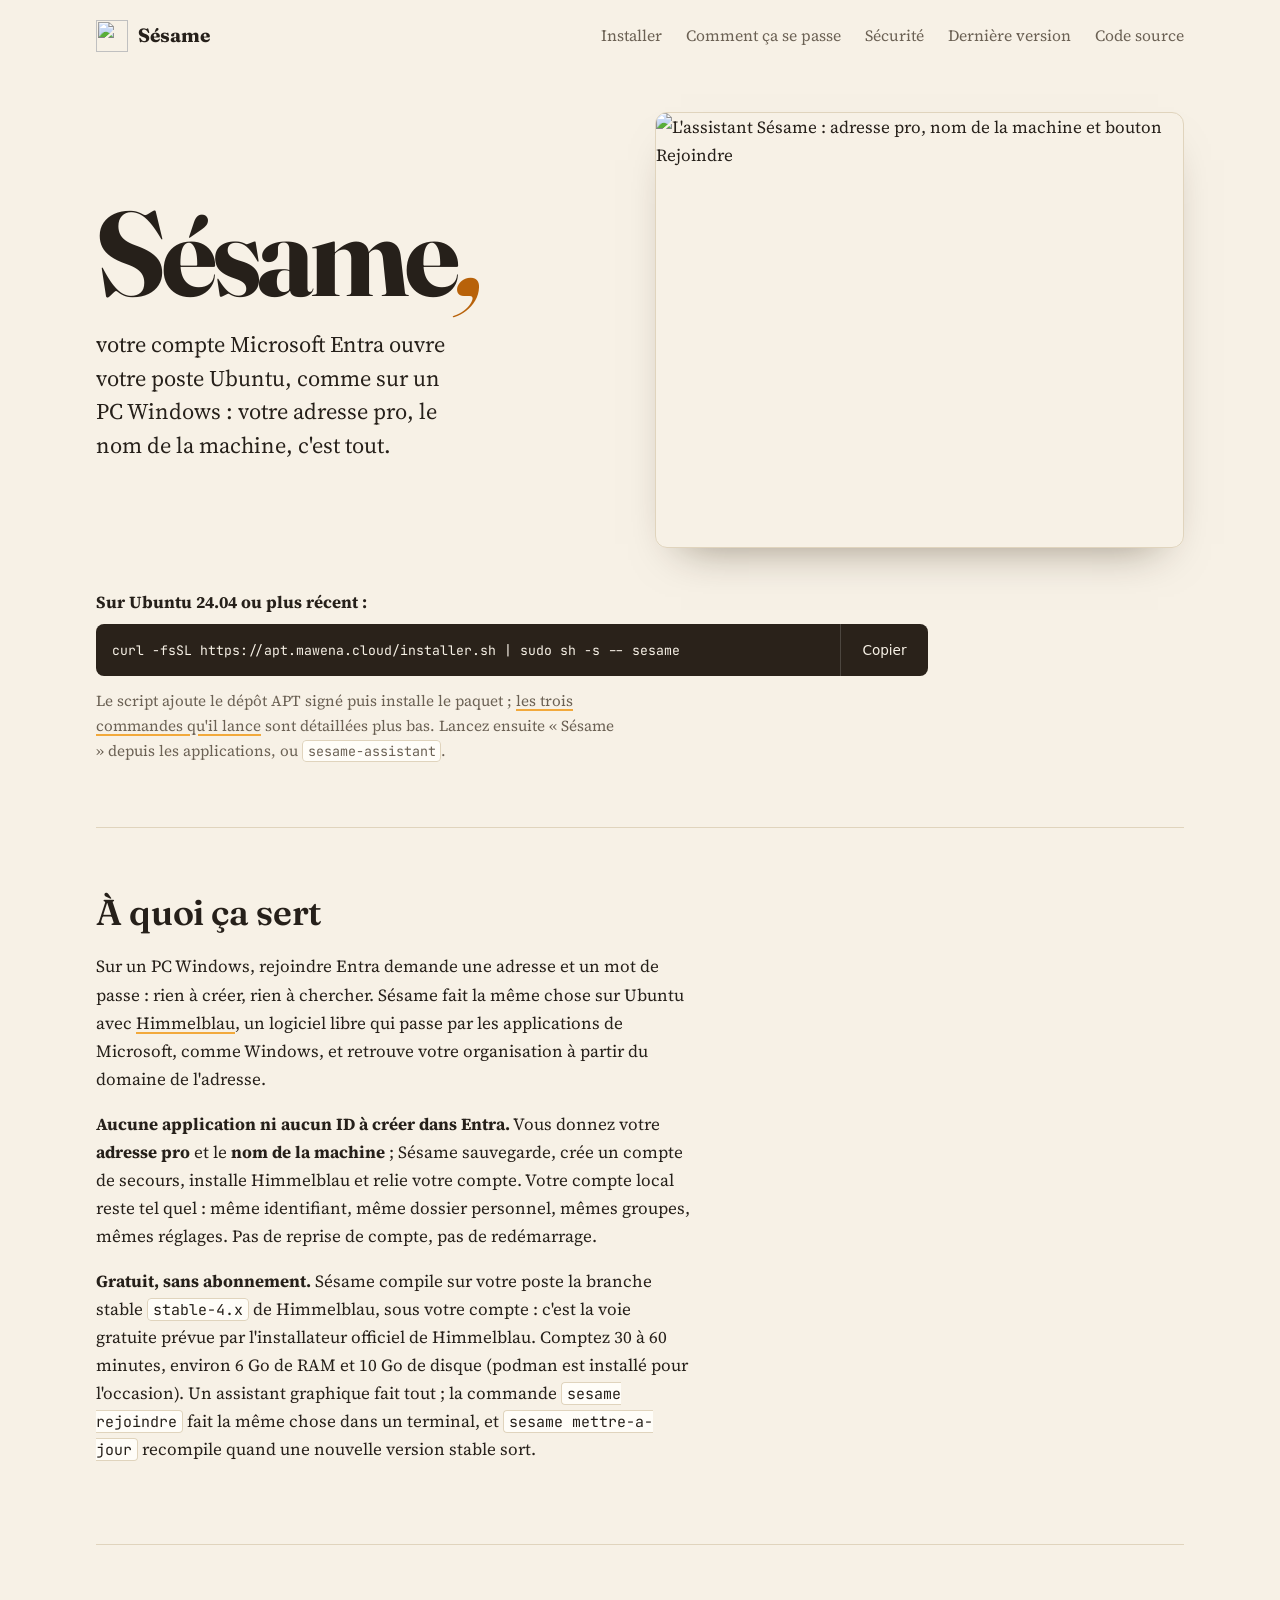
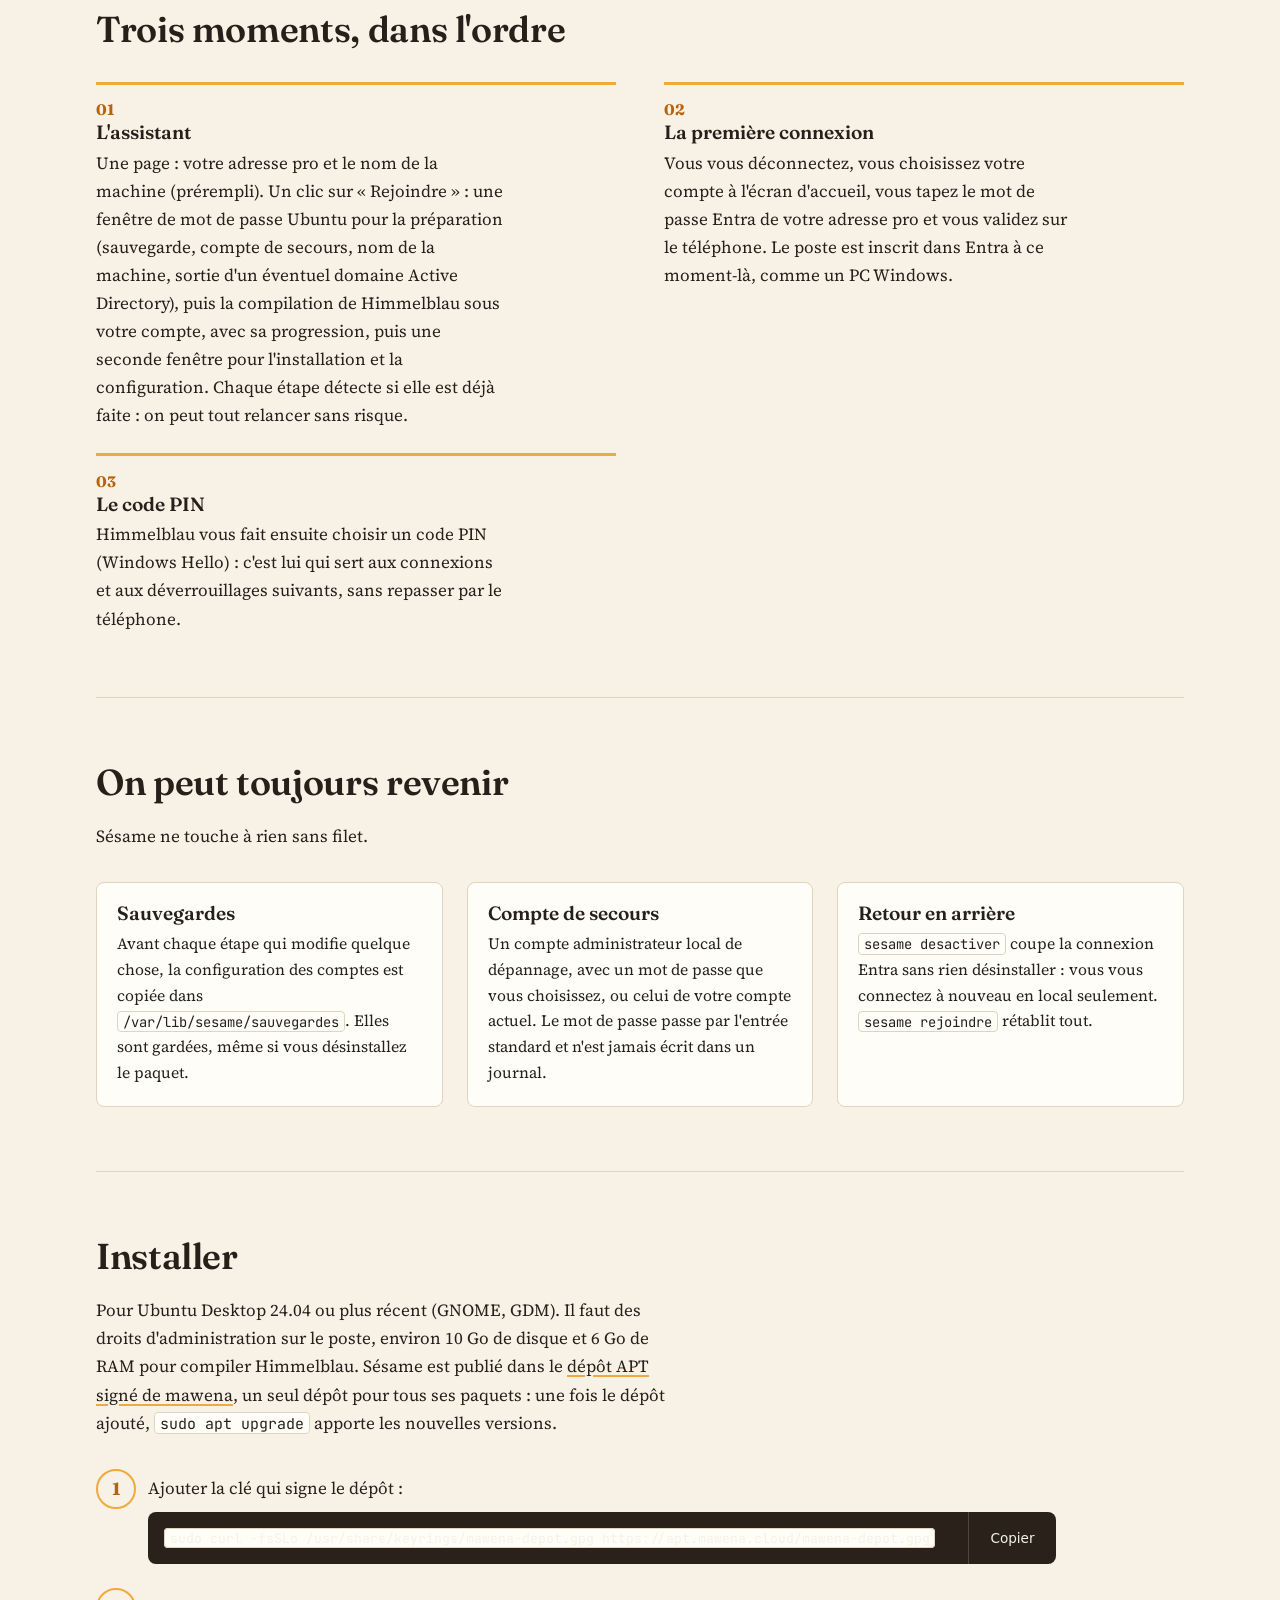
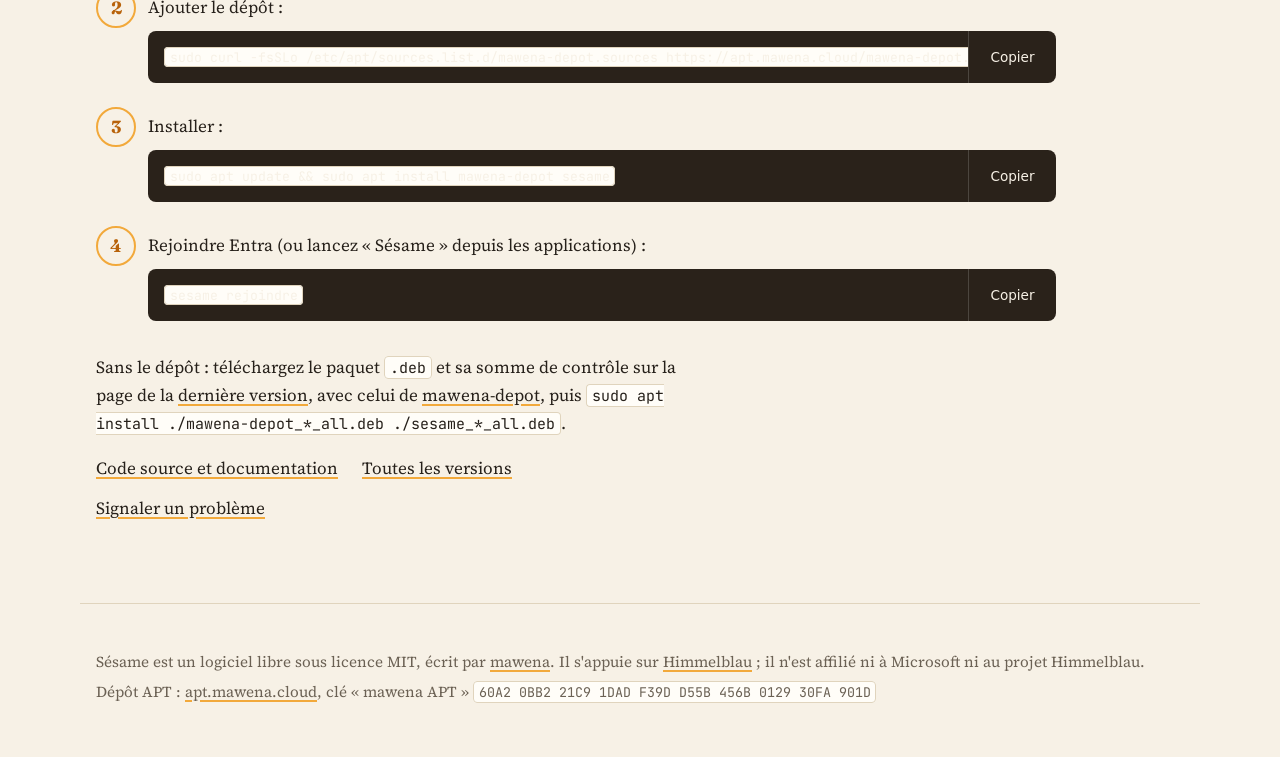
==== commit 8cb8953e: "feat(paquet): passage au dépôt APT unique apt.mawena.cloud (2.0.3) Le paquet ne fournit plus sa sour" ====
--- a/site/index.html
+++ b/site/index.html
@@ -38,7 +38,7 @@
     <div class="installation-courte">
       <p>Sur Ubuntu 24.04 ou plus récent :</p>
       <div class="commande">
-        <pre><code id="cmd-courte">curl -fsSL https://mawena.github.io/sesame/installer.sh | sudo sh</code></pre>
+        <pre><code id="cmd-courte">curl -fsSL https://apt.mawena.cloud/installer.sh | sudo sh -s -- sesame</code></pre>
         <button type="button" class="copier" data-cible="cmd-courte" hidden>Copier</button>
       </div>
       <p class="nuance">Le script ajoute le dépôt APT signé puis installe le paquet ; <a href="#installer">les trois commandes qu'il lance</a> sont détaillées plus bas. Lancez ensuite « Sésame » depuis les applications, ou <code>sesame-assistant</code>.</p>
@@ -91,26 +91,26 @@
 
   <section class="installer" id="installer" aria-labelledby="installer-titre">
     <h2 id="installer-titre">Installer</h2>
-    <p>Pour Ubuntu Desktop 24.04 ou plus récent (GNOME, GDM). Il faut des droits d'administration sur le poste, environ 10 Go de disque et 6 Go de RAM pour compiler Himmelblau. Une fois le dépôt ajouté, <code>sudo apt upgrade</code> apporte les nouvelles versions.</p>
+    <p>Pour Ubuntu Desktop 24.04 ou plus récent (GNOME, GDM). Il faut des droits d'administration sur le poste, environ 10 Go de disque et 6 Go de RAM pour compiler Himmelblau. Sésame est publié dans le <a href="https://apt.mawena.cloud/">dépôt APT signé de mawena</a>, un seul dépôt pour tous ses paquets : une fois le dépôt ajouté, <code>sudo apt upgrade</code> apporte les nouvelles versions.</p>
     <ol class="pas">
       <li>
         <p>Ajouter la clé qui signe le dépôt :</p>
-        <div class="commande"><pre><code id="cmd-cle">sudo curl -fsSLo /usr/share/keyrings/sesame.gpg https://mawena.github.io/sesame/apt/sesame.gpg</code></pre><button type="button" class="copier" data-cible="cmd-cle" hidden>Copier</button></div>
+        <div class="commande"><pre><code id="cmd-cle">sudo curl -fsSLo /usr/share/keyrings/mawena-depot.gpg https://apt.mawena.cloud/mawena-depot.gpg</code></pre><button type="button" class="copier" data-cible="cmd-cle" hidden>Copier</button></div>
       </li>
       <li>
         <p>Ajouter le dépôt :</p>
-        <div class="commande"><pre><code id="cmd-source">sudo curl -fsSLo /etc/apt/sources.list.d/sesame.sources https://mawena.github.io/sesame/apt/sesame.sources</code></pre><button type="button" class="copier" data-cible="cmd-source" hidden>Copier</button></div>
+        <div class="commande"><pre><code id="cmd-source">sudo curl -fsSLo /etc/apt/sources.list.d/mawena-depot.sources https://apt.mawena.cloud/mawena-depot.sources</code></pre><button type="button" class="copier" data-cible="cmd-source" hidden>Copier</button></div>
       </li>
       <li>
         <p>Installer :</p>
-        <div class="commande"><pre><code id="cmd-installer">sudo apt update && sudo apt install sesame</code></pre><button type="button" class="copier" data-cible="cmd-installer" hidden>Copier</button></div>
+        <div class="commande"><pre><code id="cmd-installer">sudo apt update && sudo apt install mawena-depot sesame</code></pre><button type="button" class="copier" data-cible="cmd-installer" hidden>Copier</button></div>
       </li>
       <li>
         <p>Rejoindre Entra (ou lancez « Sésame » depuis les applications) :</p>
         <div class="commande"><pre><code id="cmd-etat">sesame rejoindre</code></pre><button type="button" class="copier" data-cible="cmd-etat" hidden>Copier</button></div>
       </li>
     </ol>
-    <p>Sans le dépôt : téléchargez le paquet <code>.deb</code> et sa somme de contrôle sur la page de la <a href="https://github.com/mawena/sesame/releases/latest">dernière version</a>, puis <code>sudo apt install ./sesame_*_all.deb</code>.</p>
+    <p>Sans le dépôt : téléchargez le paquet <code>.deb</code> et sa somme de contrôle sur la page de la <a href="https://github.com/mawena/sesame/releases/latest">dernière version</a>, avec celui de <a href="https://apt.mawena.cloud/pool/main/depot/mawena-depot_0.2.1_all.deb">mawena-depot</a>, puis <code>sudo apt install ./mawena-depot_*_all.deb ./sesame_*_all.deb</code>.</p>
     <p class="liens">
       <a href="https://github.com/mawena/sesame">Code source et documentation</a>
       <a href="https://github.com/mawena/sesame/releases">Toutes les versions</a>
@@ -121,7 +121,7 @@
 
 <footer class="pied">
   <p>Sésame est un logiciel libre sous licence MIT, écrit par <a href="https://github.com/mawena">mawena</a>. Il s'appuie sur <a href="https://himmelblau-idm.org">Himmelblau</a> ; il n'est affilié ni à Microsoft ni au projet Himmelblau.</p>
-  <p>Clé du dépôt APT : <code>EC3E F563 FE1B 133E 5575 3127 1089 B937 B4BD A7F1</code></p>
+  <p>Dépôt APT : <a href="https://apt.mawena.cloud/">apt.mawena.cloud</a>, clé « mawena APT » <code>60A2 0BB2 21C9 1DAD F39D D55B 456B 0129 30FA 901D</code></p>
 </footer>
 
 <script src="sesame.js" defer></script>
